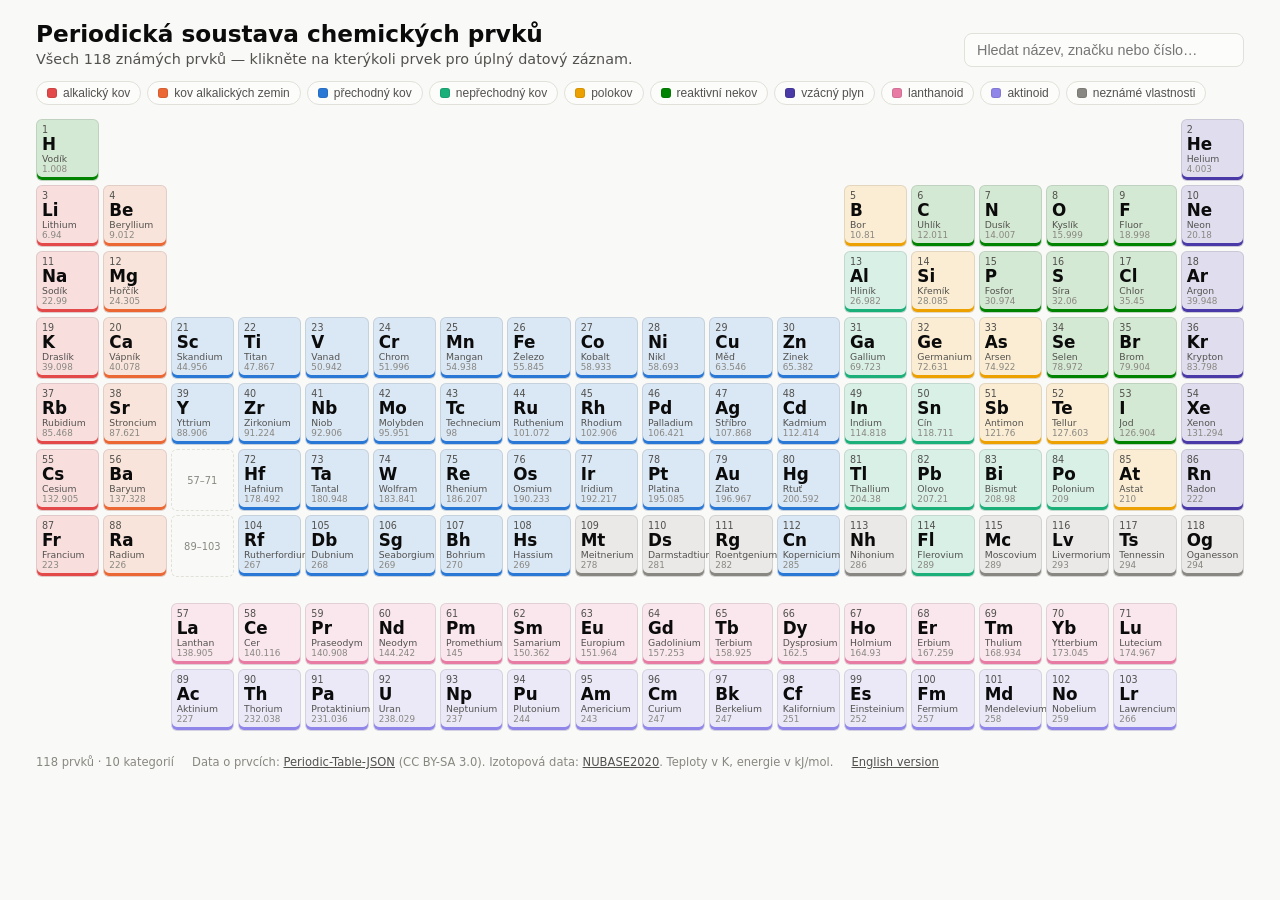
==== PSChP.html @ f9d86002 "Add Czech version (PSChP.html) and back up raw source datasets - PSChP.html: Czech edition of the pe" ====
<!DOCTYPE html>
<html lang="cs">
<head>
<meta charset="utf-8">
<meta name="viewport" content="width=device-width, initial-scale=1">
<title>Periodická soustava chemických prvků</title>
<link rel="stylesheet" href="css/style.css">
</head>
<body>
<div class="app">
  <header class="app-header">
    <div class="titles">
      <h1>Periodická soustava chemických prvků</h1>
      <p class="subtitle">Všech 118 známých prvků — klikněte na kterýkoli prvek pro úplný datový záznam.</p>
    </div>
    <div class="controls">
      <input id="search" type="search" placeholder="Hledat název, značku nebo číslo…" autocomplete="off" aria-label="Hledat prvky">
    </div>
  </header>

  <nav id="legend" class="legend" aria-label="Kategorie prvků"></nav>

  <div class="table-scroll">
    <main id="table" class="ptable" aria-label="Mřížka periodické tabulky"></main>
  </div>

  <footer class="app-footer">
    <span id="count-note"></span>
    <span>Data o prvcích: <a href="https://github.com/Bowserinator/Periodic-Table-JSON" target="_blank" rel="noopener">Periodic-Table-JSON</a> (CC BY-SA 3.0). Izotopová data: <a href="https://doi.org/10.1088/1674-1137/abddae" target="_blank" rel="noopener">NUBASE2020</a>. Teploty v K, energie v kJ/mol.</span>
    <span><a href="index.html">English version</a></span>
  </footer>
</div>

<dialog id="detail" class="detail" aria-labelledby="detail-name">
  <div class="detail-inner">
    <button class="close-btn" id="detail-close" aria-label="Zavřít">✕</button>
    <div id="detail-body"></div>
    <div class="detail-nav">
      <button id="prev-el" class="nav-btn">← Předchozí</button>
      <button id="next-el" class="nav-btn">Další →</button>
    </div>
  </div>
</dialog>

<script src="data/elements.js"></script>
<script src="data/isotopes.js"></script>
<script src="data/locale_cs.js"></script>
<script src="js/app.js"></script>
</body>
</html>
---- css/style.css ----
/* Periodic Table — theme-aware styles.
   Category accents come from a CVD-validated categorical palette; every tile
   also carries a text label, so color never works alone. */

:root {
  --surface-1: #fcfcfb;
  --page: #f9f9f7;
  --text-primary: #0b0b0b;
  --text-secondary: #52514e;
  --text-muted: #898781;
  --hairline: #e1e0d9;
  --ring: rgba(11, 11, 11, 0.10);
  --tint: 16%;            /* how strongly a tile is washed with its category hue */
  --tint-hover: 34%;

  --cat-alkali-metal: #e34948;
  --cat-alkaline-earth-metal: #eb6834;
  --cat-transition-metal: #2a78d6;
  --cat-post-transition-metal: #1baf7a;
  --cat-metalloid: #eda100;
  --cat-reactive-nonmetal: #008300;
  --cat-noble-gas: #4a3aa7;
  --cat-lanthanide: #e87ba4;
  --cat-actinide: #9085e9;
  --cat-unknown: #898781;

  --stable: #0ca30c;
  --stable-ink: #006300;
}

@media (prefers-color-scheme: dark) {
  :root {
    --surface-1: #1a1a19;
    --page: #0d0d0d;
    --text-primary: #ffffff;
    --text-secondary: #c3c2b7;
    --text-muted: #898781;
    --hairline: #2c2c2a;
    --ring: rgba(255, 255, 255, 0.10);
    --tint: 22%;
    --tint-hover: 40%;

    --cat-alkali-metal: #e66767;
    --cat-alkaline-earth-metal: #d95926;
    --cat-transition-metal: #3987e5;
    --cat-post-transition-metal: #199e70;
    --cat-metalloid: #c98500;
    --cat-noble-gas: #9085e9;
    --cat-actinide: #6d5fc9;
    --stable-ink: #0ca30c;
  }
}
:root[data-theme="light"] {
  --surface-1: #fcfcfb; --page: #f9f9f7;
  --text-primary: #0b0b0b; --text-secondary: #52514e; --text-muted: #898781;
  --hairline: #e1e0d9; --ring: rgba(11,11,11,0.10);
  --tint: 16%; --tint-hover: 34%;
  --cat-alkali-metal: #e34948; --cat-alkaline-earth-metal: #eb6834;
  --cat-transition-metal: #2a78d6; --cat-post-transition-metal: #1baf7a;
  --cat-metalloid: #eda100; --cat-noble-gas: #4a3aa7; --cat-actinide: #9085e9;
  --stable: #0ca30c; --stable-ink: #006300;
}
:root[data-theme="dark"] {
  --surface-1: #1a1a19; --page: #0d0d0d;
  --text-primary: #ffffff; --text-secondary: #c3c2b7; --text-muted: #898781;
  --hairline: #2c2c2a; --ring: rgba(255,255,255,0.10);
  --tint: 22%; --tint-hover: 40%;
  --cat-alkali-metal: #e66767; --cat-alkaline-earth-metal: #d95926;
  --cat-transition-metal: #3987e5; --cat-post-transition-metal: #199e70;
  --cat-metalloid: #c98500; --cat-noble-gas: #9085e9; --cat-actinide: #6d5fc9;
  --stable: #0ca30c; --stable-ink: #0ca30c;
}

* { box-sizing: border-box; }

body {
  margin: 0;
  background: var(--page);
  color: var(--text-primary);
  font-family: system-ui, -apple-system, "Segoe UI", sans-serif;
}

.app { max-width: 1240px; margin: 0 auto; padding: 20px 16px 40px; }

.app-header {
  display: flex; flex-wrap: wrap; gap: 12px 24px;
  align-items: flex-end; justify-content: space-between;
  margin-bottom: 14px;
}
h1 { font-size: 1.45rem; margin: 0 0 4px; }
.subtitle { margin: 0; color: var(--text-secondary); font-size: 0.9rem; }

#search {
  width: 280px; max-width: 100%;
  padding: 8px 12px;
  border: 1px solid var(--hairline); border-radius: 8px;
  background: var(--surface-1); color: var(--text-primary);
  font-size: 0.9rem;
}
#search:focus { outline: 2px solid var(--cat-transition-metal); outline-offset: 1px; }

/* Legend — clickable category filter chips */
.legend { display: flex; flex-wrap: wrap; gap: 6px; margin-bottom: 14px; }
.legend-chip {
  display: inline-flex; align-items: center; gap: 6px;
  padding: 4px 10px; border-radius: 999px;
  border: 1px solid var(--hairline);
  background: var(--surface-1); color: var(--text-secondary);
  font-size: 0.75rem; cursor: pointer;
}
.legend-chip .swatch {
  width: 10px; height: 10px; border-radius: 3px;
  background: var(--chip-color); box-shadow: inset 0 0 0 1px var(--ring);
}
.legend-chip:hover { color: var(--text-primary); }
.legend-chip[aria-pressed="true"] {
  background: color-mix(in srgb, var(--chip-color) 20%, var(--surface-1));
  border-color: var(--chip-color);
  color: var(--text-primary);
}

/* The table grid: 18 columns, 10 rows (row 8 is the f-block spacer) */
.table-scroll { overflow-x: auto; padding-bottom: 6px; }
.ptable {
  display: grid;
  grid-template-columns: repeat(18, minmax(56px, 1fr));
  grid-template-rows: repeat(7, minmax(62px, auto)) 18px repeat(2, minmax(62px, auto));
  gap: 4px;
  min-width: 1080px;
}
.ptable .spacer-row { grid-column: 1 / -1; height: 14px; }

.el {
  grid-column: var(--x); grid-row: var(--y);
  position: relative;
  display: flex; flex-direction: column; justify-content: center;
  padding: 4px 5px 5px;
  border: 1px solid var(--ring);
  border-radius: 6px;
  background: color-mix(in srgb, var(--cat) var(--tint), var(--surface-1));
  box-shadow: inset 0 -3px 0 var(--cat);
  color: var(--text-primary);
  font: inherit; text-align: left; cursor: pointer;
  transition: transform 0.08s ease, background 0.08s ease, opacity 0.15s ease;
}
.el:hover, .el:focus-visible {
  background: color-mix(in srgb, var(--cat) var(--tint-hover), var(--surface-1));
  transform: translateY(-2px);
  z-index: 2;
}
.el:focus-visible { outline: 2px solid var(--text-primary); outline-offset: 1px; }
.el.dimmed { opacity: 0.15; }

.el .num { font-size: 0.6rem; color: var(--text-secondary); line-height: 1; }
.el .sym { font-size: 1.05rem; font-weight: 700; line-height: 1.2; }
.el .name {
  font-size: 0.58rem; color: var(--text-secondary);
  line-height: 1.1; overflow: hidden; text-overflow: ellipsis; white-space: nowrap;
}
.el .mass { font-size: 0.55rem; color: var(--text-muted); line-height: 1.1; }

/* markers linking main table to the f-block rows */
.fmarker {
  grid-column: var(--x); grid-row: var(--y);
  display: flex; align-items: center; justify-content: center;
  border: 1px dashed var(--hairline); border-radius: 6px;
  color: var(--text-muted); font-size: 0.62rem;
}

.app-footer {
  margin-top: 18px; display: flex; flex-wrap: wrap; gap: 4px 18px;
  color: var(--text-muted); font-size: 0.72rem;
}
.app-footer a { color: var(--text-secondary); }

/* Detail dialog */
.detail {
  border: 1px solid var(--hairline); border-radius: 14px;
  background: var(--surface-1); color: var(--text-primary);
  padding: 0; width: min(880px, calc(100vw - 32px));
  max-height: min(88vh, 860px);
}
.detail::backdrop { background: rgba(0, 0, 0, 0.45); }
.detail-inner { padding: 22px 24px 18px; }

.close-btn {
  position: absolute; top: 12px; right: 12px;
  border: 1px solid var(--hairline); border-radius: 8px;
  background: transparent; color: var(--text-secondary);
  width: 30px; height: 30px; cursor: pointer; font-size: 0.85rem;
}
.close-btn:hover { color: var(--text-primary); }

.detail-head { display: flex; gap: 16px; align-items: center; margin-bottom: 6px; }
.detail-tile {
  flex: none; width: 84px; height: 84px; border-radius: 10px;
  display: flex; flex-direction: column; align-items: center; justify-content: center;
  background: color-mix(in srgb, var(--cat) 24%, var(--surface-1));
  box-shadow: inset 0 -4px 0 var(--cat), inset 0 0 0 1px var(--ring);
}
.detail-tile .sym { font-size: 1.9rem; font-weight: 700; line-height: 1; }
.detail-tile .num { font-size: 0.75rem; color: var(--text-secondary); margin-top: 4px; }
.detail-head h2 { margin: 0 0 6px; font-size: 1.5rem; }
#detail-body .cat-chip {
  display: inline-flex; align-items: center; gap: 6px;
  font-size: 0.72rem; color: var(--text-secondary);
  border: 1px solid var(--hairline); border-radius: 999px; padding: 3px 10px;
}
#detail-body .cat-chip .swatch {
  width: 9px; height: 9px; border-radius: 3px; background: var(--cat);
}

.detail-summary { color: var(--text-secondary); font-size: 0.86rem; line-height: 1.5; margin: 12px 0 14px; }

.props {
  display: grid; grid-template-columns: repeat(auto-fill, minmax(190px, 1fr));
  gap: 8px; margin-bottom: 12px;
}
.prop {
  border: 1px solid var(--hairline); border-radius: 8px; padding: 7px 10px;
}
.prop .k { font-size: 0.62rem; text-transform: uppercase; letter-spacing: 0.04em; color: var(--text-muted); }
.prop .v { font-size: 0.85rem; margin-top: 2px; overflow-wrap: anywhere; }
.prop.wide { grid-column: 1 / -1; }

.shells { display: flex; flex-wrap: wrap; gap: 5px; margin-top: 3px; }
.shell {
  border: 1px solid var(--hairline); border-radius: 6px;
  padding: 2px 7px; font-size: 0.75rem; color: var(--text-secondary);
}
.shell b { color: var(--text-primary); }

/* Isotopes section */
.iso-section { margin: 6px 0 12px; border-top: 1px solid var(--hairline); padding-top: 12px; }
.iso-section h3 { margin: 0 0 4px; font-size: 1.02rem; }
.iso-count { font-size: 0.72rem; font-weight: 400; color: var(--text-muted); margin-left: 6px; }
.iso-facts { margin: 0 0 2px; font-size: 0.78rem; color: var(--text-secondary); }
.iso-hint { margin: 0 0 8px; font-size: 0.7rem; color: var(--text-muted); }

.iso-scroll {
  max-height: 340px; overflow: auto;
  border: 1px solid var(--hairline); border-radius: 8px;
}
.iso-table { border-collapse: collapse; width: 100%; font-size: 0.76rem; }
.iso-table th {
  position: sticky; top: 0; z-index: 1;
  background: var(--surface-1); color: var(--text-muted);
  font-size: 0.62rem; text-transform: uppercase; letter-spacing: 0.04em;
  text-align: left; padding: 7px 10px; border-bottom: 1px solid var(--hairline);
}
.iso-table td {
  padding: 5px 10px; border-bottom: 1px solid var(--hairline);
  white-space: nowrap; font-variant-numeric: tabular-nums;
}
.iso-table tbody tr:last-child td { border-bottom: none; }
.iso-table .nuc { font-weight: 600; }
.iso-table .mass { color: var(--text-secondary); }
.iso-row.radioactive { cursor: pointer; }
.iso-row.radioactive:hover td, .iso-row.radioactive:focus-visible td {
  background: color-mix(in srgb, var(--cat) 10%, transparent);
}

.stable-badge {
  display: inline-block; padding: 1px 8px; border-radius: 999px;
  font-size: 0.66rem; font-weight: 600;
  color: var(--stable-ink); background: color-mix(in srgb, var(--stable) 18%, transparent);
}
.isomer-badge {
  margin-left: 5px; padding: 0 5px; border-radius: 5px;
  font-size: 0.62rem; font-weight: 400; color: var(--text-muted);
  border: 1px solid var(--hairline);
}
.decay-chip {
  display: inline-block; margin-right: 4px; padding: 1px 7px;
  border: 1px solid var(--hairline); border-radius: 999px;
  font-size: 0.68rem; color: var(--text-secondary);
}
.ab .ab-bar {
  display: inline-block; vertical-align: middle;
  width: calc(var(--w) * 0.42); max-width: 42px; height: 7px;
  margin-right: 6px; border-radius: 3px;
  background: color-mix(in srgb, var(--cat) 65%, var(--surface-1));
}

/* Decay chain */
.chain-row > td { background: color-mix(in srgb, var(--cat) 5%, transparent); white-space: normal; }
.chain { display: flex; flex-wrap: wrap; align-items: center; gap: 5px 7px; padding: 4px 0; }
.chain-pill {
  display: inline-flex; flex-direction: column; align-items: center;
  padding: 3px 9px; border-radius: 8px;
  border: 1px solid var(--hairline); background: var(--surface-1);
}
.chain-pill b { font-size: 0.8rem; }
.chain-pill small { font-size: 0.6rem; color: var(--text-muted); }
.chain-pill.stable { border-color: var(--stable); box-shadow: inset 0 0 0 1px var(--stable); }
.chain-pill.fission { border-style: dashed; }
.chain-arrow { font-size: 0.7rem; color: var(--text-secondary); white-space: nowrap; }
.chain-note { font-size: 0.7rem; color: var(--text-secondary); padding: 2px 0 4px; }
.iso-src { margin: 8px 0 0; font-size: 0.66rem; color: var(--text-muted); }

.detail-src { font-size: 0.72rem; color: var(--text-muted); }
.detail-src a { color: var(--text-secondary); }

.detail-nav { display: flex; justify-content: space-between; margin-top: 14px; }
.nav-btn {
  border: 1px solid var(--hairline); border-radius: 8px;
  background: transparent; color: var(--text-secondary);
  padding: 6px 14px; font-size: 0.8rem; cursor: pointer;
}
.nav-btn:hover:not(:disabled) { color: var(--text-primary); border-color: var(--text-muted); }
.nav-btn:disabled { opacity: 0.35; cursor: default; }

@media (max-width: 720px) {
  .el .mass { display: none; }
  .ptable { min-width: 940px; grid-template-columns: repeat(18, minmax(48px, 1fr)); grid-auto-rows: minmax(54px, auto); }
}
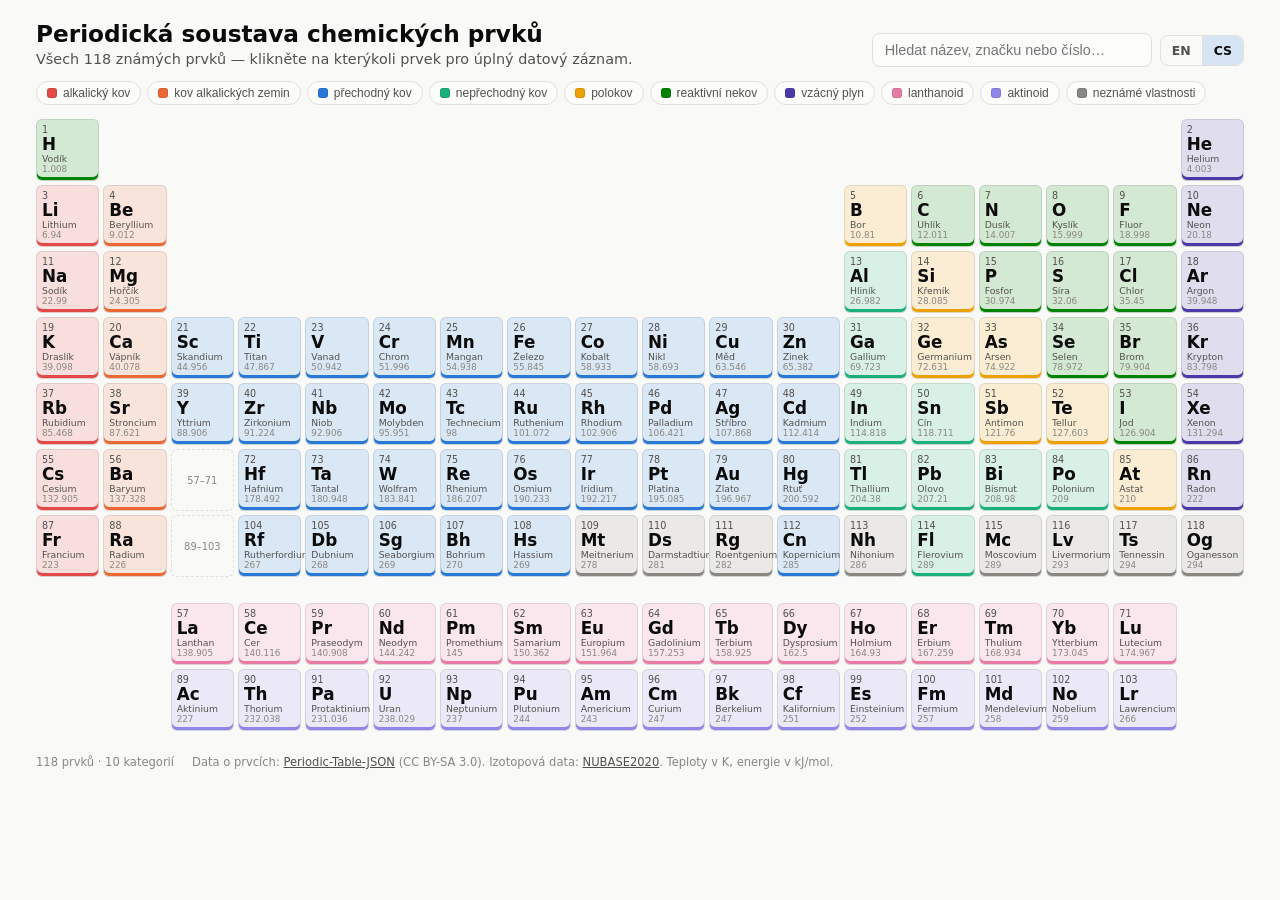
==== commit 60c66193: "Add live EN/CS language toggle and enlarged nuclide pop-up - Language is now a runtime layer: locale" ====
--- a/PSChP.html
+++ b/PSChP.html
@@ -1,5 +1,5 @@
 <!DOCTYPE html>
-<html lang="cs">
+<html lang="cs" data-default-lang="cs">
 <head>
 <meta charset="utf-8">
 <meta name="viewport" content="width=device-width, initial-scale=1">
@@ -15,6 +15,10 @@
     </div>
     <div class="controls">
       <input id="search" type="search" placeholder="Hledat název, značku nebo číslo…" autocomplete="off" aria-label="Hledat prvky">
+      <div class="lang-toggle" role="group" aria-label="Jazyk">
+        <button type="button" data-lang="en" aria-pressed="false">EN</button>
+        <button type="button" data-lang="cs" aria-pressed="true">CS</button>
+      </div>
     </div>
   </header>
 
@@ -26,8 +30,7 @@
 
   <footer class="app-footer">
     <span id="count-note"></span>
-    <span>Data o prvcích: <a href="https://github.com/Bowserinator/Periodic-Table-JSON" target="_blank" rel="noopener">Periodic-Table-JSON</a> (CC BY-SA 3.0). Izotopová data: <a href="https://doi.org/10.1088/1674-1137/abddae" target="_blank" rel="noopener">NUBASE2020</a>. Teploty v K, energie v kJ/mol.</span>
-    <span><a href="index.html">English version</a></span>
+    <span id="data-credit">Data o prvcích: <a href="https://github.com/Bowserinator/Periodic-Table-JSON" target="_blank" rel="noopener">Periodic-Table-JSON</a> (CC BY-SA 3.0). Izotopová data: <a href="https://doi.org/10.1088/1674-1137/abddae" target="_blank" rel="noopener">NUBASE2020</a>. Teploty v K, energie v kJ/mol.</span>
   </footer>
 </div>
 
@@ -42,6 +45,13 @@
   </div>
 </dialog>
 
+<dialog id="nuclide" class="detail nuclide" aria-labelledby="nuclide-name">
+  <div class="detail-inner">
+    <button class="close-btn" id="nuclide-close" aria-label="Zavřít">✕</button>
+    <div id="nuclide-body"></div>
+  </div>
+</dialog>
+
 <script src="data/elements.js"></script>
 <script src="data/isotopes.js"></script>
 <script src="data/locale_cs.js"></script>
--- a/css/style.css
+++ b/css/style.css
@@ -98,6 +98,22 @@
   font-size: 0.9rem;
 }
 #search:focus { outline: 2px solid var(--cat-transition-metal); outline-offset: 1px; }
+
+.controls { display: flex; align-items: center; gap: 8px; }
+.lang-toggle {
+  display: inline-flex; border: 1px solid var(--hairline); border-radius: 8px; overflow: hidden;
+}
+.lang-toggle button {
+  border: none; background: transparent; color: var(--text-secondary);
+  font: inherit; font-size: 0.78rem; font-weight: 600;
+  padding: 7px 11px; cursor: pointer;
+}
+.lang-toggle button + button { border-left: 1px solid var(--hairline); }
+.lang-toggle button:hover { color: var(--text-primary); }
+.lang-toggle button[aria-pressed="true"] {
+  background: color-mix(in srgb, var(--cat-transition-metal) 18%, var(--surface-1));
+  color: var(--text-primary);
+}
 
 /* Legend — clickable category filter chips */
 .legend { display: flex; flex-wrap: wrap; gap: 6px; margin-bottom: 14px; }
@@ -298,6 +314,38 @@
 .chain-note { font-size: 0.7rem; color: var(--text-secondary); padding: 2px 0 4px; }
 .iso-src { margin: 8px 0 0; font-size: 0.66rem; color: var(--text-muted); }
 
+/* Nuclide pop-up — enlarged view of one isotope and its decay chain */
+.nuclide { width: min(760px, calc(100vw - 32px)); }
+.nuclide .detail-tile.nuclide-tile { width: auto; min-width: 110px; padding: 0 14px; }
+.nuclide .detail-tile.nuclide-tile .sym { font-size: 1.7rem; }
+.nuclide .detail-head h2 { font-size: 1.25rem; }
+.nuclide h4 {
+  margin: 16px 0 8px; font-size: 0.72rem;
+  text-transform: uppercase; letter-spacing: 0.05em; color: var(--text-muted);
+}
+.nuclide-props { grid-template-columns: repeat(auto-fill, minmax(150px, 1fr)); }
+.big-badge { font-size: 0.8rem; padding: 3px 12px; }
+.nuclide .cat-chip b { color: var(--text-primary); }
+
+.decay-products { display: flex; flex-direction: column; gap: 6px; }
+.decay-product { display: flex; align-items: center; gap: 8px; flex-wrap: wrap; }
+
+.chain-pill.clickable { cursor: pointer; }
+.chain-pill.clickable:hover, .chain-pill.clickable:focus-visible {
+  border-color: var(--cat, var(--text-muted));
+  background: color-mix(in srgb, var(--cat, var(--text-muted)) 12%, var(--surface-1));
+}
+.chain-pill.clickable:focus-visible { outline: 2px solid var(--text-primary); outline-offset: 1px; }
+
+/* enlarged chain inside the pop-up */
+.chain.big { gap: 8px 10px; padding: 6px 0; }
+.chain.big .chain-pill { padding: 7px 14px; border-radius: 10px; }
+.chain.big .chain-pill b { font-size: 1.05rem; }
+.chain.big .chain-pill small { font-size: 0.72rem; }
+.chain.big .chain-arrow { font-size: 0.85rem; }
+
+.nuclide-foot { margin-top: 16px; display: flex; justify-content: flex-end; }
+
 .detail-src { font-size: 0.72rem; color: var(--text-muted); }
 .detail-src a { color: var(--text-secondary); }
 
